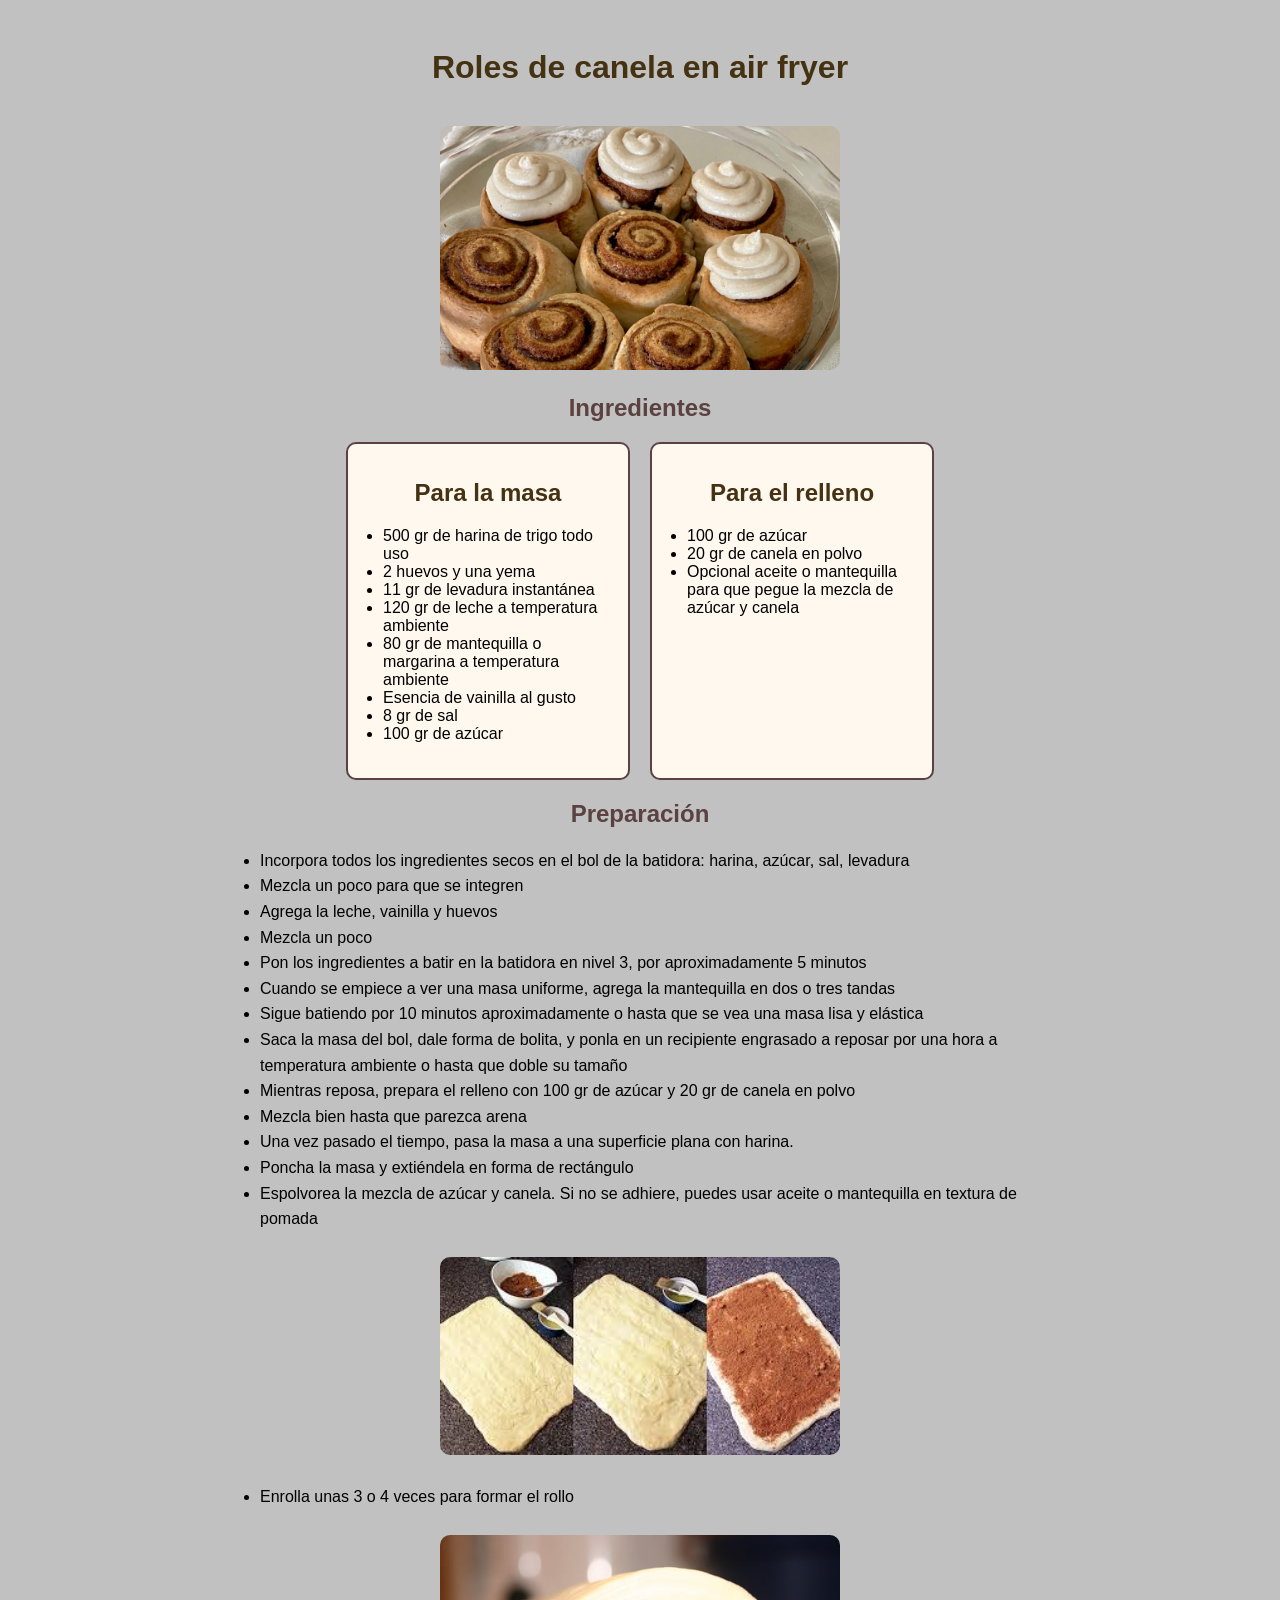
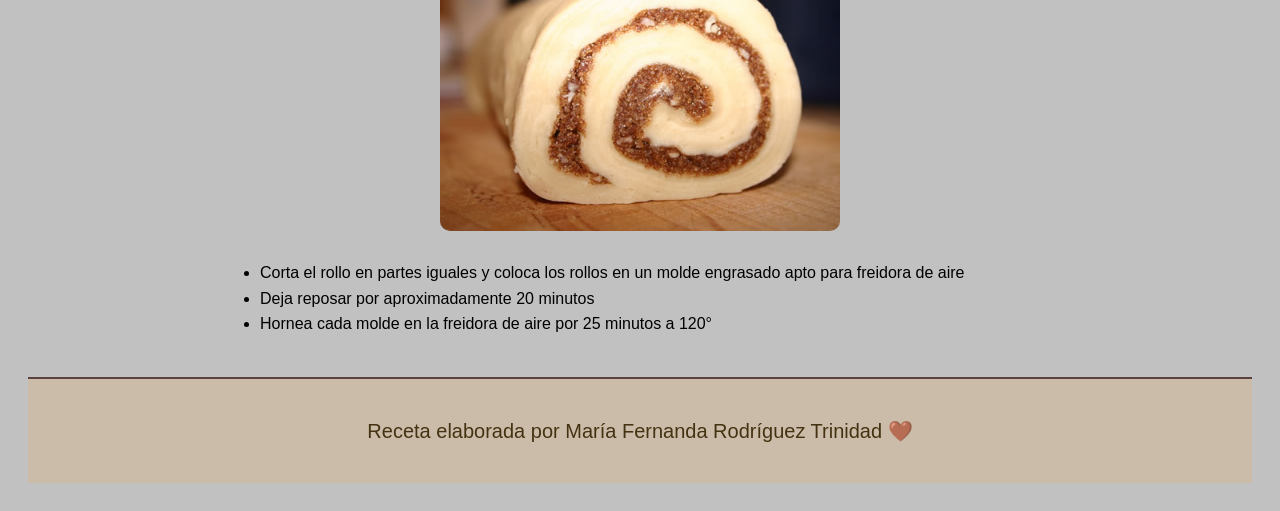
==== maferReceta/indexMafer.html @ a55b0dc8 "receta Mafer" ====
<!DOCTYPE html> <!--? !+tab-->
<html lang="en">
<head>
    <meta charset="UTF-8">
    <meta name="viewport" content="width=device-width, initial-scale=1.0">
    <title>Roles de canela en air fryer</title>
    <link rel="stylesheet" href="stylesMafer.css">
</head>
<body>
    <h1 class="title">Roles de canela en air fryer</h1>
    <br>
    <div>
        <center>
            <img src="roles.jpg" alt="Roles de canela" width="400">
        </center>
    </div>  
    <div>
        <h2 class="subheading">Ingredientes</h2>
    </div>      
    
     <main class="main"> <!--* Tarjeta BEM block-->
            <section class="card">
                <h2 class="card_title">Para la masa</h2>
                <ul class="card_text">
                     <li>500 gr de harina de trigo todo uso</li>
                    <li>2 huevos y una yema</li>
                    <li>11 gr de levadura instantánea</li>
                    <li>120 gr de leche a temperatura ambiente</li>
                    <li>80 gr de mantequilla o margarina a temperatura ambiente</li>
                    <li>Esencia de vainilla al gusto</li>
                    <li>8 gr de sal</li>
                    <li>100 gr de azúcar</li>
                </ul>
            </section>

            <!--? Tarjeta 2-->
             <section class="card">
                <h2 class="card_title">Para el relleno</h2>
                <ul class="card_text">
                    <li>100 gr de azúcar</li>
                    <li>20 gr de canela en polvo</li>
                    <li>Opcional aceite o mantequilla para que pegue la mezcla de azúcar y canela</li>
                </ul>
            </section>
        </main>


    <div>
        <h2 class="subheading">Preparación</h2>

        <ul class="preparation-list">
            <li>Incorpora todos los ingredientes secos en el bol de la batidora: harina, azúcar, sal, levadura</li>
            <li>Mezcla un poco para que se integren</li>
            <li>Agrega la leche, vainilla y huevos</li>
            <li>Mezcla un poco</li>
            <li>Pon los ingredientes a batir en la batidora en nivel 3, por aproximadamente 5 minutos</li>
            <li>Cuando se empiece a ver una masa uniforme, agrega la mantequilla en dos o tres tandas</li>
            <li>Sigue batiendo por 10 minutos aproximadamente o hasta que se vea una masa lisa y elástica</li>
            <li>Saca la masa del bol, dale forma de bolita, y ponla en un recipiente engrasado a reposar por una hora a temperatura ambiente o hasta que doble su tamaño</li>
            <li>Mientras reposa, prepara el relleno con 100 gr de azúcar y 20 gr de canela en polvo</li>
            <li>Mezcla bien hasta que parezca arena</li>
            <li>Una vez pasado el tiempo, pasa la masa a una superficie plana con harina.</li>
            <li>Poncha la masa y extiéndela en forma de rectángulo</li>
            <li>Espolvorea la mezcla de azúcar y canela. Si no se adhiere, puedes usar aceite o mantequilla en textura de pomada</li>
        </ul>

        <div class="image-container">
            <img class="recipe-img" src="masa.jpg" alt="Masa extendida con el relleno">
        </div>

        <ul class="preparation-list">
            <li>Enrolla unas 3 o 4 veces para formar el rollo</li>
        </ul>

        <div class="image-container">
            <img class="recipe-img" src="rolloscanela01.jpg" alt="Rollo">
        </div>

        <ul class="preparation-list">
            <li>Corta el rollo en partes iguales y coloca los rollos en un molde engrasado apto para freidora de aire</li>
            <li>Deja reposar por aproximadamente 20 minutos</li>
            <li>Hornea cada molde en la freidora de aire por 25 minutos a 120°</li>
        </ul>
    </div>

    <footer class="footer">
        <p>Receta elaborada por María Fernanda Rodríguez Trinidad 🤎</p>
    </footer>

</body>
</html>
---- maferReceta/stylesMafer.css ----
body{
    font-family: 'Trebuchet MS', 'Lucida Sans Unicode', 'Lucida Grande', 'Lucida Sans', Arial, sans-serif;
    padding: 20px;
    background-color: rgb(193, 193, 193);
}

.title{
    position: relative;
    top: 0;
    color: rgb(69, 50, 18);
    text-align: center;
}

.subheading{
    color: rgb(92, 65, 65);
    text-align: center;
}

.main{
    display: flex;
    justify-content: center; /** Centra las tarjetas horizontalmente */
    align-items: stretch;
    gap: 20px;
    flex-wrap: wrap; /** Permite que bajen si no caben en pantalla */
    margin: 20px auto;
}

.container{
    padding: 20px; /**Espacio interno*/
}

.card_text{
    margin-bottom: 20px;
}

.card{
    border: 2px solid rgb(92, 65, 65);
    border-radius: 10px;
    padding: 15px;
    width: 250px;
    min-height: 100px;
    background-color: #fff8ef;
}

.card_title{
    text-align: center;
    color: rgb(69, 50, 18);
}

.card_text{
    margin-bottom: 20px;
    padding-left: 20px;
}

.preparation-list {
    max-width: 800px;
    margin: 0 auto;
    line-height: 1.6;
}

.image-container {
    text-align: center;
    margin: 25px 0;
}

img{
    width: 400px;
    max-width: 100%;
    border-radius: 10px;
}

.footer{
    margin-top: 40px;
    padding: 20px;
    text-align: center;
    color: rgb(69, 50, 18);
    background-color: #cbbca9;
    border-top: 2px solid rgb(92, 65, 65);
    font-size: 20px;
}
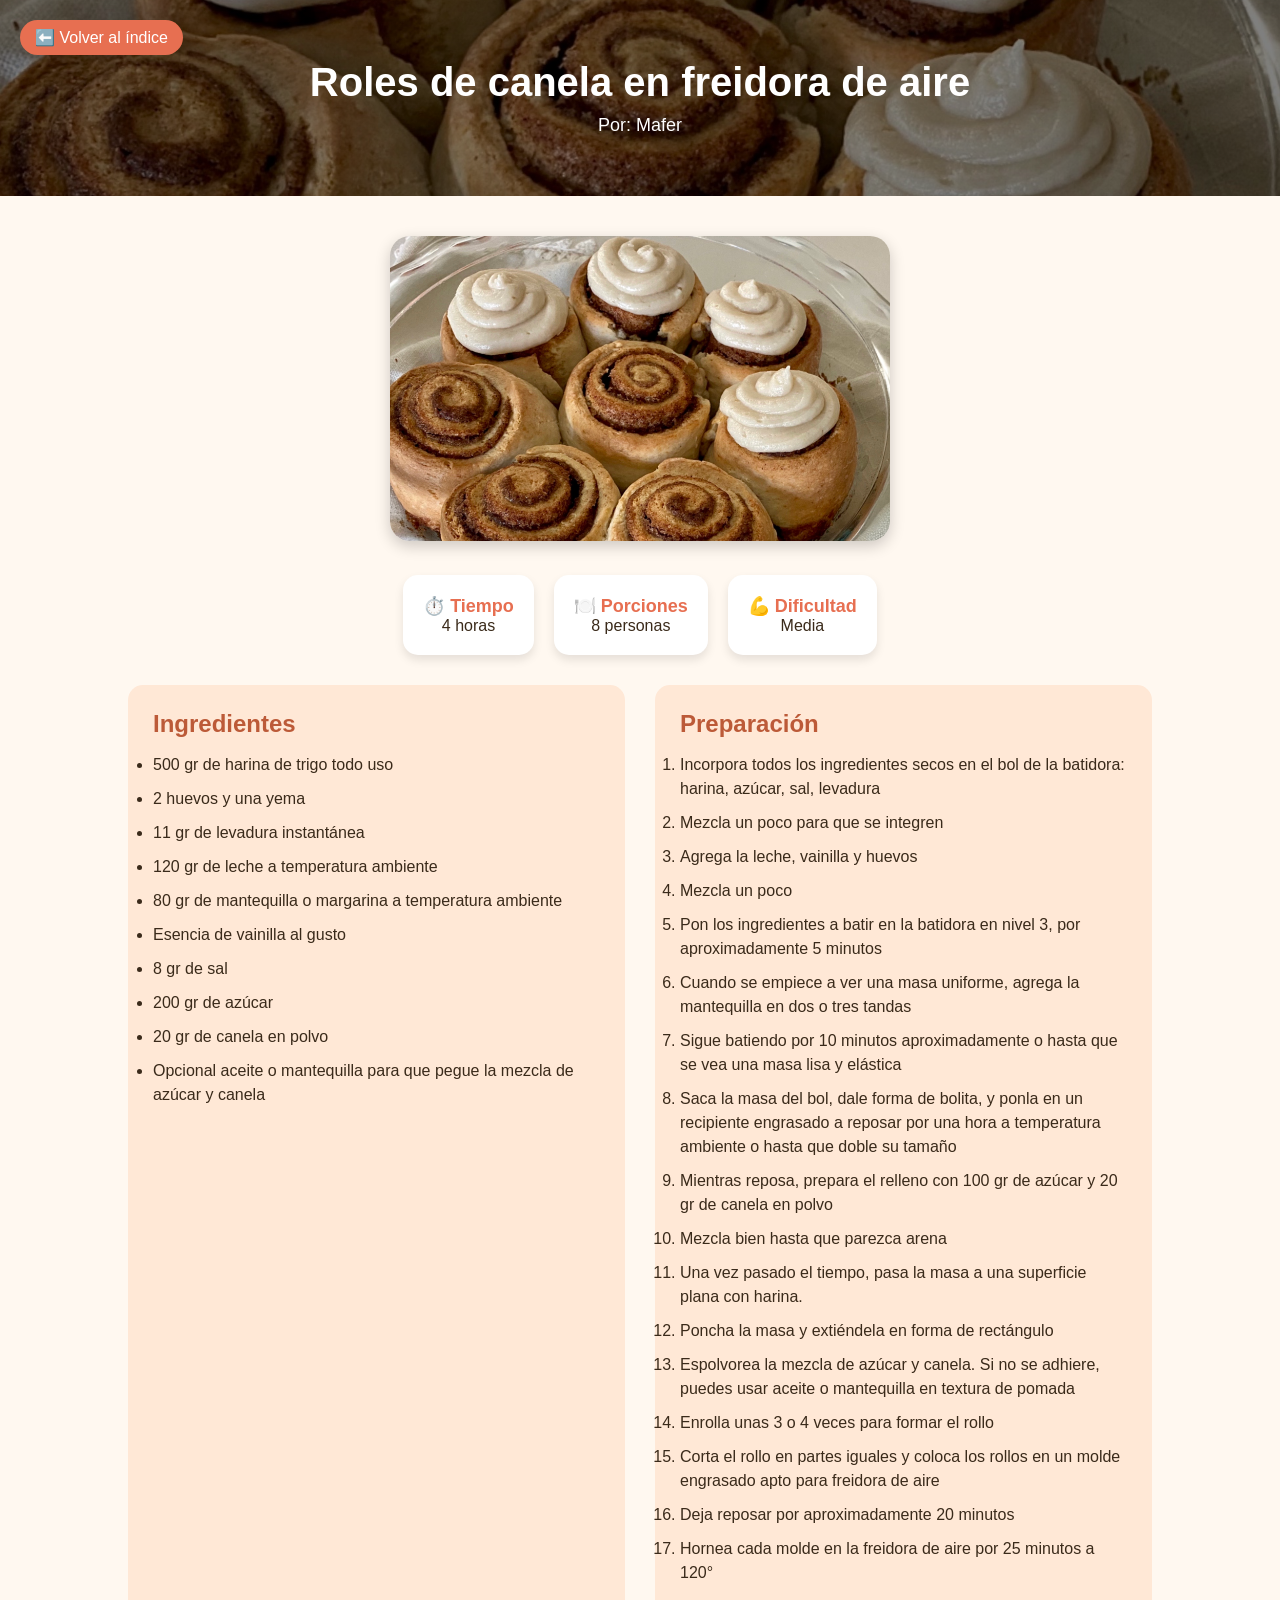
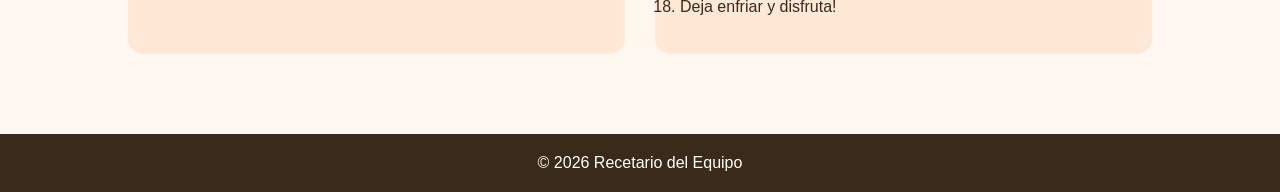
==== commit ebac466f: "roles, terminado" ====
--- a/maferReceta/indexMafer.html
+++ b/maferReceta/indexMafer.html
@@ -1,54 +1,55 @@
-<!DOCTYPE html> <!--? !+tab-->
-<html lang="en">
+<!DOCTYPE html>
+<html lang="es">
 <head>
-    <meta charset="UTF-8">
-    <meta name="viewport" content="width=device-width, initial-scale=1.0">
-    <title>Roles de canela en air fryer</title>
-    <link rel="stylesheet" href="stylesMafer.css">
+  <meta charset="UTF-8">
+  <meta name="viewport" content="width=device-width, initial-scale=1.0">
+  <title>Pastel de chocolate</title>
+  <link rel="stylesheet" href="stylesMafer.css">
 </head>
 <body>
-    <h1 class="title">Roles de canela en air fryer</h1>
-    <br>
-    <div>
-        <center>
-            <img src="roles.jpg" alt="Roles de canela" width="400">
-        </center>
-    </div>  
-    <div>
-        <h2 class="subheading">Ingredientes</h2>
-    </div>      
-    
-     <main class="main"> <!--* Tarjeta BEM block-->
-            <section class="card">
-                <h2 class="card_title">Para la masa</h2>
-                <ul class="card_text">
-                     <li>500 gr de harina de trigo todo uso</li>
-                    <li>2 huevos y una yema</li>
-                    <li>11 gr de levadura instantánea</li>
-                    <li>120 gr de leche a temperatura ambiente</li>
-                    <li>80 gr de mantequilla o margarina a temperatura ambiente</li>
-                    <li>Esencia de vainilla al gusto</li>
-                    <li>8 gr de sal</li>
-                    <li>100 gr de azúcar</li>
-                </ul>
-            </section>
-
-            <!--? Tarjeta 2-->
-             <section class="card">
-                <h2 class="card_title">Para el relleno</h2>
-                <ul class="card_text">
-                    <li>100 gr de azúcar</li>
-                    <li>20 gr de canela en polvo</li>
-                    <li>Opcional aceite o mantequilla para que pegue la mezcla de azúcar y canela</li>
-                </ul>
-            </section>
-        </main>
-
-
-    <div>
-        <h2 class="subheading">Preparación</h2>
-
-        <ul class="preparation-list">
+  <header class="header">
+    <a href="../index.html" class="back">⬅️ Volver al índice</a>
+    <h1>Roles de canela en freidora de aire</h1>
+    <p class="autor">Por: Mafer</p>
+  </header>
+  <main class="container">
+    <section class="image-section">
+      <img src="roles.jpg" alt="Roles de canela en freidora de aire">
+    </section>
+    <section class="info">
+      <div class="card">
+        <h2>⏱️ Tiempo</h2>
+        <p>4 horas</p>
+      </div>
+      <div class="card">
+        <h2>🍽️ Porciones</h2>
+        <p>8 personas</p>
+      </div>
+      <div class="card">
+        <h2>💪 Dificultad</h2>
+        <p>Media</p>
+      </div>
+    </section>
+    <section class="content">
+      
+      <div class="ingredients">
+        <h2>Ingredientes</h2>
+        <ul>
+           <li>500 gr de harina de trigo todo uso</li>
+            <li>2 huevos y una yema</li>
+            <li>11 gr de levadura instantánea</li>
+            <li>120 gr de leche a temperatura ambiente</li>
+            <li>80 gr de mantequilla o margarina a temperatura ambiente</li>
+            <li>Esencia de vainilla al gusto</li>
+            <li>8 gr de sal</li>
+            <li>200 gr de azúcar</li>
+            <li>20 gr de canela en polvo</li>
+            <li>Opcional aceite o mantequilla para que pegue la mezcla de azúcar y canela</li>
+        </ul>
+      </div>
+      <div class="steps">
+        <h2>Preparación</h2>
+        <ol>
             <li>Incorpora todos los ingredientes secos en el bol de la batidora: harina, azúcar, sal, levadura</li>
             <li>Mezcla un poco para que se integren</li>
             <li>Agrega la leche, vainilla y huevos</li>
@@ -62,30 +63,17 @@
             <li>Una vez pasado el tiempo, pasa la masa a una superficie plana con harina.</li>
             <li>Poncha la masa y extiéndela en forma de rectángulo</li>
             <li>Espolvorea la mezcla de azúcar y canela. Si no se adhiere, puedes usar aceite o mantequilla en textura de pomada</li>
-        </ul>
-
-        <div class="image-container">
-            <img class="recipe-img" src="masa.jpg" alt="Masa extendida con el relleno">
-        </div>
-
-        <ul class="preparation-list">
             <li>Enrolla unas 3 o 4 veces para formar el rollo</li>
-        </ul>
-
-        <div class="image-container">
-            <img class="recipe-img" src="rolloscanela01.jpg" alt="Rollo">
-        </div>
-
-        <ul class="preparation-list">
             <li>Corta el rollo en partes iguales y coloca los rollos en un molde engrasado apto para freidora de aire</li>
             <li>Deja reposar por aproximadamente 20 minutos</li>
             <li>Hornea cada molde en la freidora de aire por 25 minutos a 120°</li>
-        </ul>
-    </div>
-
-    <footer class="footer">
-        <p>Receta elaborada por María Fernanda Rodríguez Trinidad 🤎</p>
-    </footer>
-
+            <li>Deja enfriar y disfruta!</li>
+        </ol>
+      </div>
+    </section>
+  </main>
+  <footer>
+    <p>© 2026 Recetario del Equipo</p>
+  </footer>
 </body>
 </html>
--- a/maferReceta/stylesMafer.css
+++ b/maferReceta/stylesMafer.css
@@ -1,80 +1,107 @@
-body{
-    font-family: 'Trebuchet MS', 'Lucida Sans Unicode', 'Lucida Grande', 'Lucida Sans', Arial, sans-serif;
-    padding: 20px;
-    background-color: rgb(193, 193, 193);
+* {
+  margin: 0;
+  padding: 0;
+  box-sizing: border-box;
+  font-family: Arial, sans-serif;
 }
-
-.title{
-    position: relative;
-    top: 0;
-    color: rgb(69, 50, 18);
-    text-align: center;
+body {
+  background-color: #fff8f0;
+  color: #3a2a1a;
 }
-
-.subheading{
-    color: rgb(92, 65, 65);
-    text-align: center;
+/* HEADER */
+.header {
+  background: linear-gradient(rgba(0,0,0,0.5), rgba(0,0,0,0.5)),
+              url("roles.jpg")
+              center/cover no-repeat;
+  color: white;
+  text-align: center;
+  padding: 60px 20px;
+  position: relative;
 }
-
-.main{
-    display: flex;
-    justify-content: center; /** Centra las tarjetas horizontalmente */
-    align-items: stretch;
-    gap: 20px;
-    flex-wrap: wrap; /** Permite que bajen si no caben en pantalla */
-    margin: 20px auto;
+.header h1 {
+  font-size: 40px;
 }
-
-.container{
-    padding: 20px; /**Espacio interno*/
+.autor {
+  margin-top: 10px;
+  font-size: 18px;
 }
-
-.card_text{
-    margin-bottom: 20px;
+.back {
+  position: absolute;
+  top: 20px;
+  left: 20px;
+  text-decoration: none;
+  color: white;
+  background-color: #e76f51;
+  padding: 8px 15px;
+  border-radius: 20px;
 }
-
-.card{
-    border: 2px solid rgb(92, 65, 65);
-    border-radius: 10px;
-    padding: 15px;
-    width: 250px;
-    min-height: 100px;
-    background-color: #fff8ef;
+/* CONTAINER */
+.container {
+  padding: 40px 10%;
 }
-
-.card_title{
-    text-align: center;
-    color: rgb(69, 50, 18);
+/* IMAGE */
+.image-section {
+  text-align: center;
 }
-
-.card_text{
-    margin-bottom: 20px;
-    padding-left: 20px;
+.image-section img {
+  width: 100%;
+  max-width: 500px;
+  border-radius: 20px;
+  box-shadow: 0 5px 15px rgba(0,0,0,0.2);
 }
-
-.preparation-list {
-    max-width: 800px;
-    margin: 0 auto;
-    line-height: 1.6;
+/* INFO CARDS */
+.info {
+  display: flex;
+  justify-content: center;
+  gap: 20px;
+  margin: 30px 0;
+  flex-wrap: wrap;
 }
-
-.image-container {
-    text-align: center;
-    margin: 25px 0;
+.card {
+  background-color: white;
+  padding: 20px;
+  border-radius: 15px;
+  text-align: center;
+  min-width: 120px;
+  box-shadow: 0 5px 10px rgba(0,0,0,0.1);
 }
-
-img{
-    width: 400px;
-    max-width: 100%;
-    border-radius: 10px;
+.card h2 {
+  font-size: 18px;
+  color: #e76f51;
 }
-
-.footer{
-    margin-top: 40px;
-    padding: 20px;
-    text-align: center;
-    color: rgb(69, 50, 18);
-    background-color: #cbbca9;
-    border-top: 2px solid rgb(92, 65, 65);
-    font-size: 20px;
+/* CONTENT */
+.content {
+  display: grid;
+  grid-template-columns: 1fr 1fr;
+  gap: 30px;
+}
+.ingredients,
+.steps {
+  background-color: #ffe8d6;
+  padding: 25px;
+  border-radius: 15px;
+}
+.ingredients h2,
+.steps h2 {
+  margin-bottom: 15px;
+  color: #bc5a38;
+}
+.ingredients ul li,
+.steps ol li {
+  margin-bottom: 10px;
+  line-height: 1.5;
+}
+/* FOOTER */
+footer {
+  text-align: center;
+  padding: 20px;
+  background-color: #3a2a1a;
+  color: white;
+  margin-top: 40px;
+}
+/* RESPONSIVE */
+@media (max-width: 768px) {
+  .content {
+    grid-template-columns: 1fr;
+  }
 }
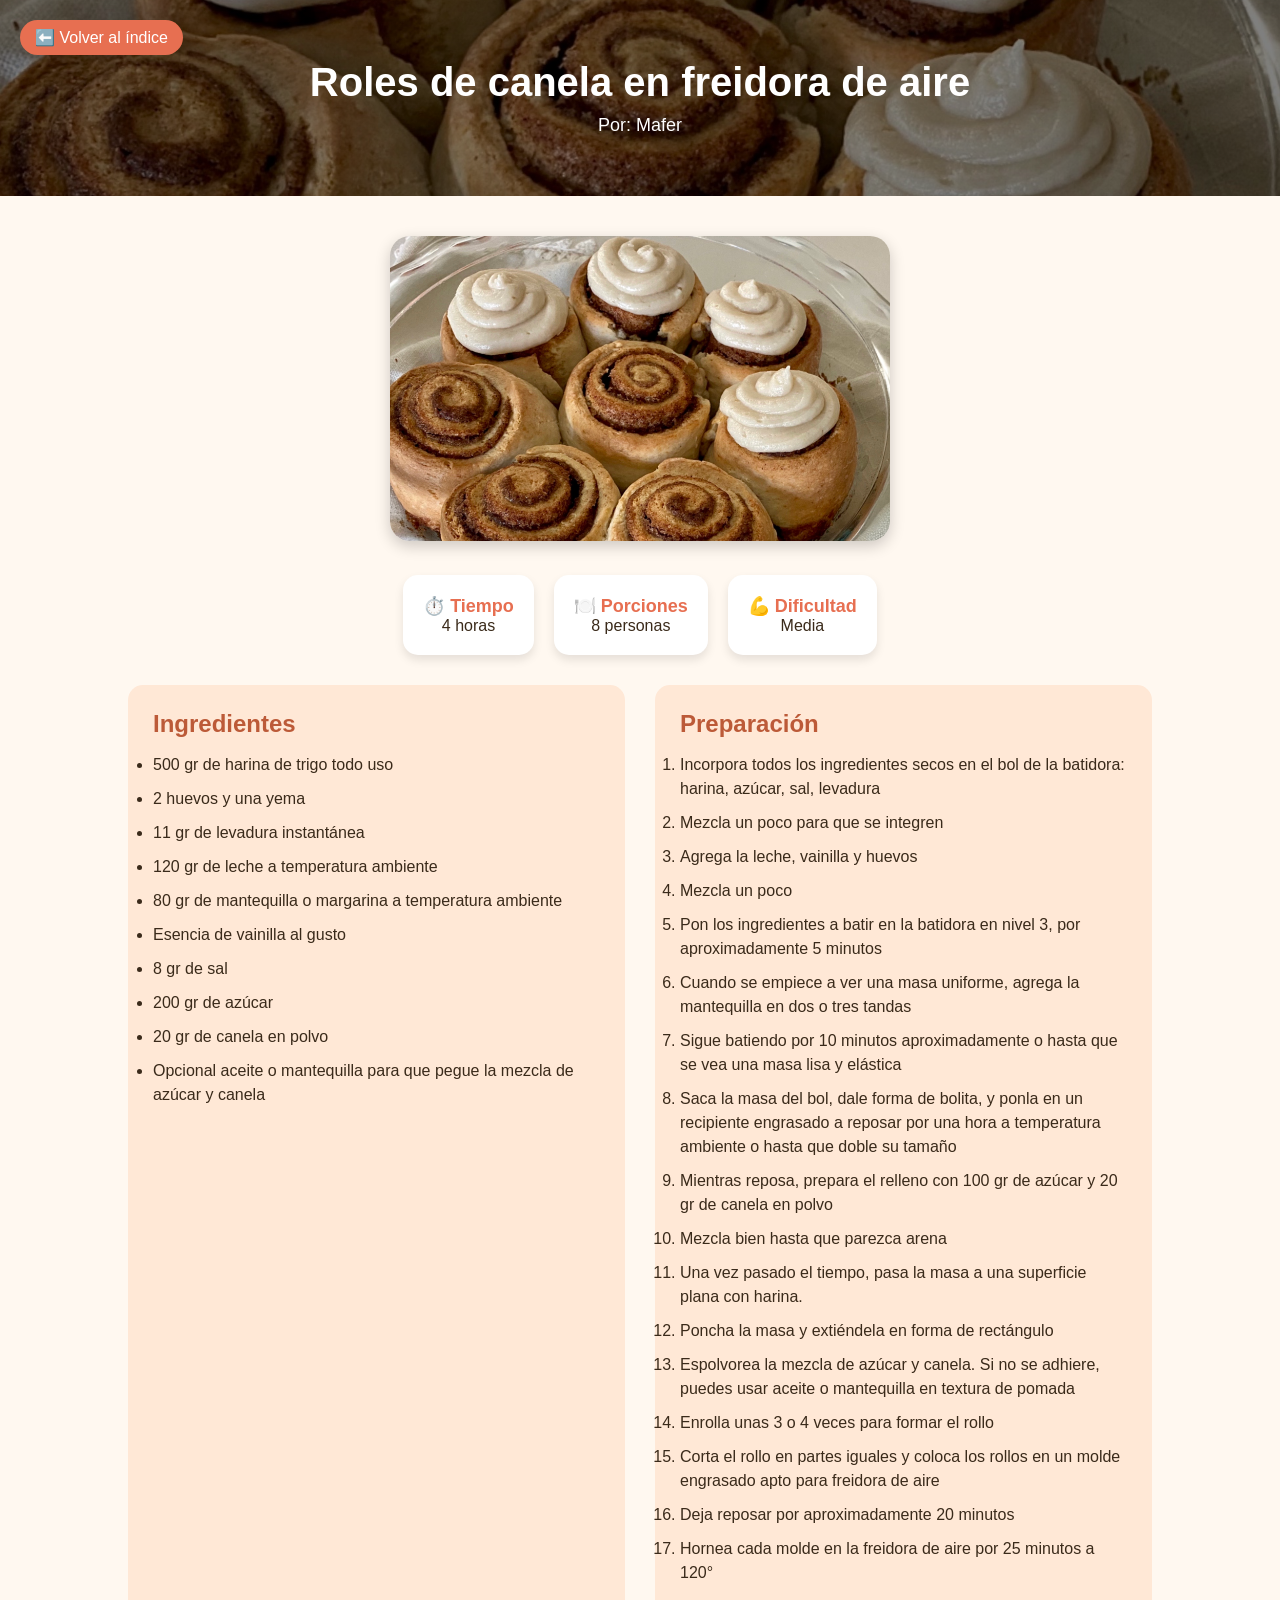
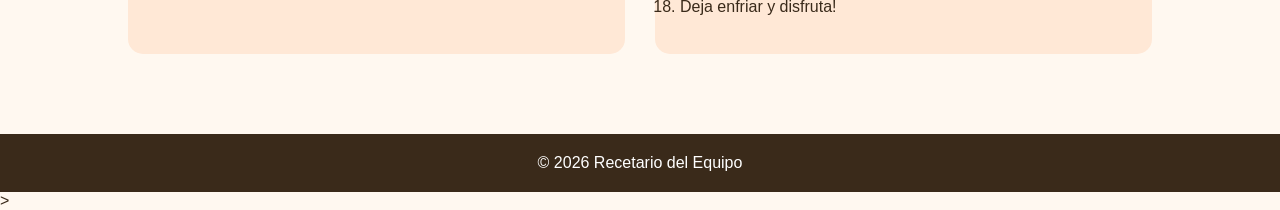
==== commit 6d234af2: "receta Mafer" ====
--- a/maferReceta/indexMafer.html
+++ b/maferReceta/indexMafer.html
@@ -2,78 +2,78 @@
 <html lang="es">
 <head>
   <meta charset="UTF-8">
-  <meta name="viewport" content="width=device-width, initial-scale=1.0">
-  <title>Pastel de chocolate</title>
-  <link rel="stylesheet" href="stylesMafer.css">
-</head>
-<body>
-  <header class="header">
-    <a href="../index.html" class="back">⬅️ Volver al índice</a>
-    <h1>Roles de canela en freidora de aire</h1>
-    <p class="autor">Por: Mafer</p>
-  </header>
-  <main class="container">
-    <section class="image-section">
-      <img src="roles.jpg" alt="Roles de canela en freidora de aire">
-    </section>
-    <section class="info">
-      <div class="card">
-        <h2>⏱️ Tiempo</h2>
-        <p>4 horas</p>
-      </div>
-      <div class="card">
-        <h2>🍽️ Porciones</h2>
-        <p>8 personas</p>
-      </div>
-      <div class="card">
-        <h2>💪 Dificultad</h2>
-        <p>Media</p>
-      </div>
-    </section>
-    <section class="content">
-      
-      <div class="ingredients">
-        <h2>Ingredientes</h2>
-        <ul>
-           <li>500 gr de harina de trigo todo uso</li>
-            <li>2 huevos y una yema</li>
-            <li>11 gr de levadura instantánea</li>
-            <li>120 gr de leche a temperatura ambiente</li>
-            <li>80 gr de mantequilla o margarina a temperatura ambiente</li>
-            <li>Esencia de vainilla al gusto</li>
-            <li>8 gr de sal</li>
-            <li>200 gr de azúcar</li>
-            <li>20 gr de canela en polvo</li>
-            <li>Opcional aceite o mantequilla para que pegue la mezcla de azúcar y canela</li>
-        </ul>
-      </div>
-      <div class="steps">
-        <h2>Preparación</h2>
-        <ol>
-            <li>Incorpora todos los ingredientes secos en el bol de la batidora: harina, azúcar, sal, levadura</li>
-            <li>Mezcla un poco para que se integren</li>
-            <li>Agrega la leche, vainilla y huevos</li>
-            <li>Mezcla un poco</li>
-            <li>Pon los ingredientes a batir en la batidora en nivel 3, por aproximadamente 5 minutos</li>
-            <li>Cuando se empiece a ver una masa uniforme, agrega la mantequilla en dos o tres tandas</li>
-            <li>Sigue batiendo por 10 minutos aproximadamente o hasta que se vea una masa lisa y elástica</li>
-            <li>Saca la masa del bol, dale forma de bolita, y ponla en un recipiente engrasado a reposar por una hora a temperatura ambiente o hasta que doble su tamaño</li>
-            <li>Mientras reposa, prepara el relleno con 100 gr de azúcar y 20 gr de canela en polvo</li>
-            <li>Mezcla bien hasta que parezca arena</li>
-            <li>Una vez pasado el tiempo, pasa la masa a una superficie plana con harina.</li>
-            <li>Poncha la masa y extiéndela en forma de rectángulo</li>
-            <li>Espolvorea la mezcla de azúcar y canela. Si no se adhiere, puedes usar aceite o mantequilla en textura de pomada</li>
-            <li>Enrolla unas 3 o 4 veces para formar el rollo</li>
-            <li>Corta el rollo en partes iguales y coloca los rollos en un molde engrasado apto para freidora de aire</li>
-            <li>Deja reposar por aproximadamente 20 minutos</li>
-            <li>Hornea cada molde en la freidora de aire por 25 minutos a 120°</li>
-            <li>Deja enfriar y disfruta!</li>
-        </ol>
-      </div>
-    </section>
-  </main>
-  <footer>
-    <p>© 2026 Recetario del Equipo</p>
-  </footer>
-</body>
-</html>+    <meta name="viewport" content="width=device-width, initial-scale=1.0">
+      <title>Pastel de chocolate</title>
+        <link rel="stylesheet" href="stylesMafer.css">
+        </head>
+        <body>
+          <header class="header">
+              <a href="../index.html" class="back">⬅️ Volver al índice</a>
+                  <h1>Roles de canela en freidora de aire</h1>
+                      <p class="autor">Por: Mafer</p>
+                        </header>
+                          <main class="container">
+                              <section class="image-section">
+                                    <img src="roles.jpg" alt="Roles de canela en freidora de aire">
+                                        </section>
+                                            <section class="info">
+                                                  <div class="card">
+                                                          <h2>⏱️ Tiempo</h2>
+                                                                  <p>4 horas</p>
+                                                                        </div>
+                                                                              <div class="card">
+                                                                                      <h2>🍽️ Porciones</h2>
+                                                                                              <p>8 personas</p>
+                                                                                                    </div>
+                                                                                                          <div class="card">
+                                                                                                                  <h2>💪 Dificultad</h2>
+                                                                                                                          <p>Media</p>
+                                                                                                                                </div>
+                                                                                                                                    </section>
+                                                                                                                                        <section class="content">
+                                                                                                                                              
+                                                                                                                                                    <div class="ingredients">
+                                                                                                                                                            <h2>Ingredientes</h2>
+                                                                                                                                                                    <ul>
+                                                                                                                                                                               <li>500 gr de harina de trigo todo uso</li>
+                                                                                                                                                                                           <li>2 huevos y una yema</li>
+                                                                                                                                                                                                       <li>11 gr de levadura instantánea</li>
+                                                                                                                                                                                                                   <li>120 gr de leche a temperatura ambiente</li>
+                                                                                                                                                                                                                               <li>80 gr de mantequilla o margarina a temperatura ambiente</li>
+                                                                                                                                                                                                                                           <li>Esencia de vainilla al gusto</li>
+                                                                                                                                                                                                                                                       <li>8 gr de sal</li>
+                                                                                                                                                                                                                                                                   <li>200 gr de azúcar</li>
+                                                                                                                                                                                                                                                                               <li>20 gr de canela en polvo</li>
+                                                                                                                                                                                                                                                                                           <li>Opcional aceite o mantequilla para que pegue la mezcla de azúcar y canela</li>
+                                                                                                                                                                                                                                                                                                   </ul>
+                                                                                                                                                                                                                                                                                                         </div>
+                                                                                                                                                                                                                                                                                                               <div class="steps">
+                                                                                                                                                                                                                                                                                                                       <h2>Preparación</h2>
+                                                                                                                                                                                                                                                                                                                               <ol>
+                                                                                                                                                                                                                                                                                                                                           <li>Incorpora todos los ingredientes secos en el bol de la batidora: harina, azúcar, sal, levadura</li>
+                                                                                                                                                                                                                                                                                                                                                       <li>Mezcla un poco para que se integren</li>
+                                                                                                                                                                                                                                                                                                                                                                   <li>Agrega la leche, vainilla y huevos</li>
+                                                                                                                                                                                                                                                                                                                                                                               <li>Mezcla un poco</li>
+                                                                                                                                                                                                                                                                                                                                                                                           <li>Pon los ingredientes a batir en la batidora en nivel 3, por aproximadamente 5 minutos</li>
+                                                                                                                                                                                                                                                                                                                                                                                                       <li>Cuando se empiece a ver una masa uniforme, agrega la mantequilla en dos o tres tandas</li>
+                                                                                                                                                                                                                                                                                                                                                                                                                   <li>Sigue batiendo por 10 minutos aproximadamente o hasta que se vea una masa lisa y elástica</li>
+                                                                                                                                                                                                                                                                                                                                                                                                                               <li>Saca la masa del bol, dale forma de bolita, y ponla en un recipiente engrasado a reposar por una hora a temperatura ambiente o hasta que doble su tamaño</li>
+                                                                                                                                                                                                                                                                                                                                                                                                                                           <li>Mientras reposa, prepara el relleno con 100 gr de azúcar y 20 gr de canela en polvo</li>
+                                                                                                                                                                                                                                                                                                                                                                                                                                                       <li>Mezcla bien hasta que parezca arena</li>
+                                                                                                                                                                                                                                                                                                                                                                                                                                                                   <li>Una vez pasado el tiempo, pasa la masa a una superficie plana con harina.</li>
+                                                                                                                                                                                                                                                                                                                                                                                                                                                                               <li>Poncha la masa y extiéndela en forma de rectángulo</li>
+                                                                                                                                                                                                                                                                                                                                                                                                                                                                                           <li>Espolvorea la mezcla de azúcar y canela. Si no se adhiere, puedes usar aceite o mantequilla en textura de pomada</li>
+                                                                                                                                                                                                                                                                                                                                                                                                                                                                                                       <li>Enrolla unas 3 o 4 veces para formar el rollo</li>
+                                                                                                                                                                                                                                                                                                                                                                                                                                                                                                                   <li>Corta el rollo en partes iguales y coloca los rollos en un molde engrasado apto para freidora de aire</li>
+                                                                                                                                                                                                                                                                                                                                                                                                                                                                                                                               <li>Deja reposar por aproximadamente 20 minutos</li>
+                                                                                                                                                                                                                                                                                                                                                                                                                                                                                                                                           <li>Hornea cada molde en la freidora de aire por 25 minutos a 120°</li>
+                                                                                                                                                                                                                                                                                                                                                                                                                                                                                                                                                       <li>Deja enfriar y disfruta!</li>
+                                                                                                                                                                                                                                                                                                                                                                                                                                                                                                                                                               </ol>
+                                                                                                                                                                                                                                                                                                                                                                                                                                                                                                                                                                     </div>
+                                                                                                                                                                                                                                                                                                                                                                                                                                                                                                                                                                         </section>
+                                                                                                                                                                                                                                                                                                                                                                                                                                                                                                                                                                           </main>
+                                                                                                                                                                                                                                                                                                                                                                                                                                                                                                                                                                             <footer>
+                                                                                                                                                                                                                                                                                                                                                                                                                                                                                                                                                                                 <p>© 2026 Recetario del Equipo</p>
+                                                                                                                                                                                                                                                                                                                                                                                                                                                                                                                                                                                   </footer>
+                                                                                                                                                                                                                                                                                                                                                                                                                                                                                                                                                                                   </body>
+                                                                                                                                                                                                                                                                                                                                                                                                                                                                                                                                                                                   </html>>
